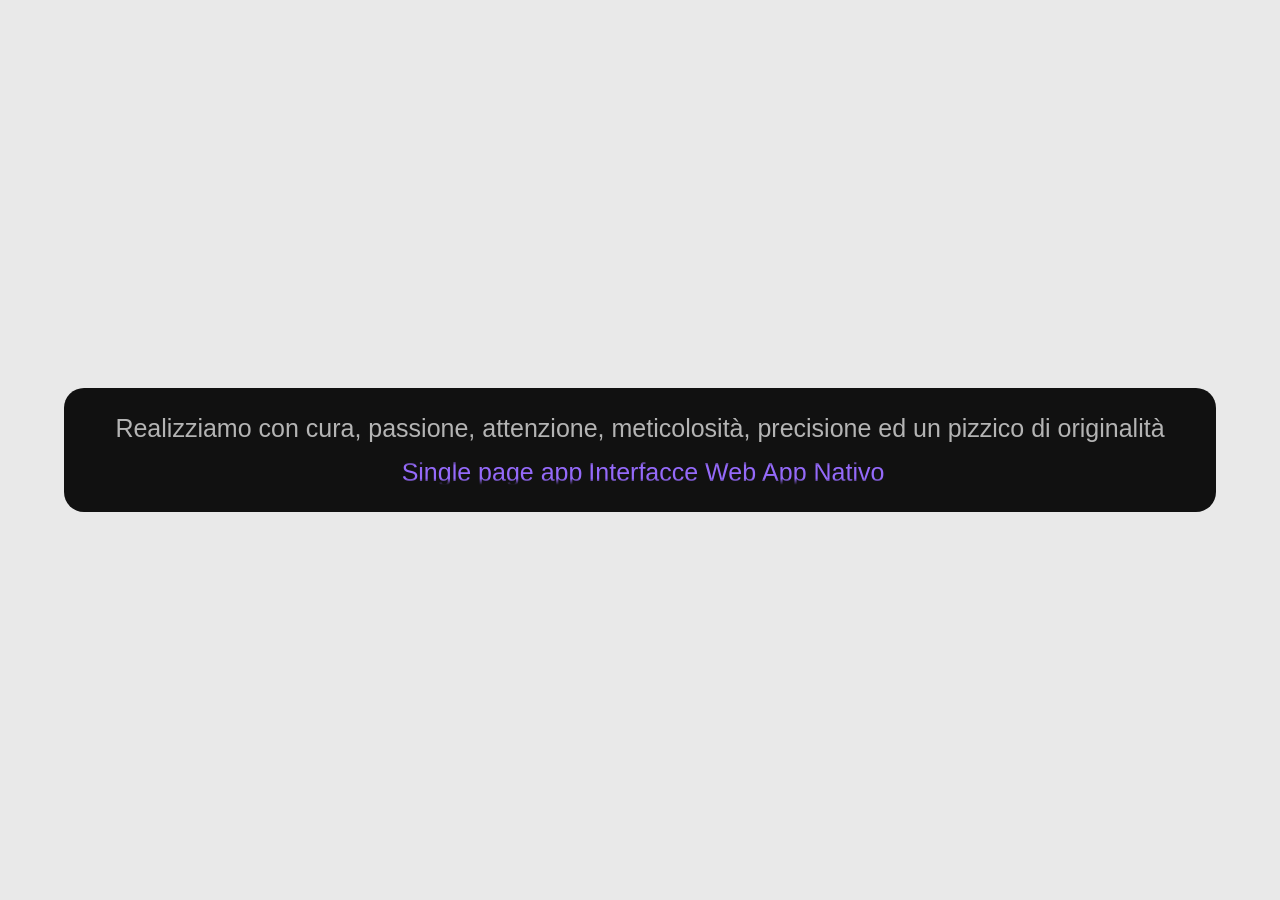
==== Post-itPage/index.html @ f086729e "First repo" ====
<!DOCTYPE html>
<html lang="es">
<head>
  <meta charset="UTF-8" />
  <meta name="viewport" content="width=device-width, initial-scale=1.0" />
  <title>Loader Text</title>
  <style>
    * {
      box-sizing: border-box;
      margin: 0;
      padding: 0;
    }

    body {
      min-height: 100vh;
      display: flex;
      justify-content: center;
      align-items: center;
      background: #e9e9e9;
      font-family: "Poppins", sans-serif;
    }

    .card {
      --bg-color: #111;
      background-color: var(--bg-color);
      padding: 1.5rem 2rem;
      border-radius: 1.25rem;
      display: flex;
      justify-content: center;
      align-items: center;
      width: fit-content;
      max-width: 90%;
    }

    .loader {
      display: flex;
      align-items: center;
      justify-content: center;
      gap: 12px;
      color: rgb(180, 180, 180);
      font-weight: 500;
      font-size: 25px;
      line-height: 1.3;
      flex-wrap: wrap;
      text-align: left;
    }

    .loader p {
      margin: 0;
    }

    .words {
      height: 32px;
      overflow: hidden;
      position: relative;
      display: flex;
      align-items: flex-start;
    }

    .words::after {
      content: "";
      position: absolute;
      inset: 0;
      background: linear-gradient(
        var(--bg-color) 10%,
        transparent 30%,
        transparent 70%,
        var(--bg-color) 90%
      );
      pointer-events: none;
    }

    .word {
      display: block;
      height: 32px;
      line-height: 32px;
      color: #956afa;
      padding-left: 6px;
      animation: spin 6s infinite;
    }

    @keyframes spin {
      0%, 15% {
        transform: translateY(0);
      }
      20%, 35% {
        transform: translateY(-32px);
      }
      40%, 55% {
        transform: translateY(-64px);
      }
      60%, 75% {
        transform: translateY(0);
      }
      100% {
        transform: translateY(0);
      }
    }

    @media (max-width: 768px) {
      .loader {
        font-size: 18px;
        text-align: center;
        flex-direction: column;
      }

      .words {
        height: 28px;
      }

      .word {
        height: 28px;
        line-height: 28px;
        padding-left: 0;
      }
    }
  </style>
</head>
<body>
  <div class="card">
    <div class="loader">
      <p>
        Realizziamo con cura, passione, attenzione, meticolosità,
        precisione ed un pizzico di originalità
      </p>

      <div class="words">
        <span class="word">Single page app</span>
        <span class="word">Interfacce Web</span>
        <span class="word">App Nativo</span>
      </div>
    </div>
  </div>
</body>
</html>
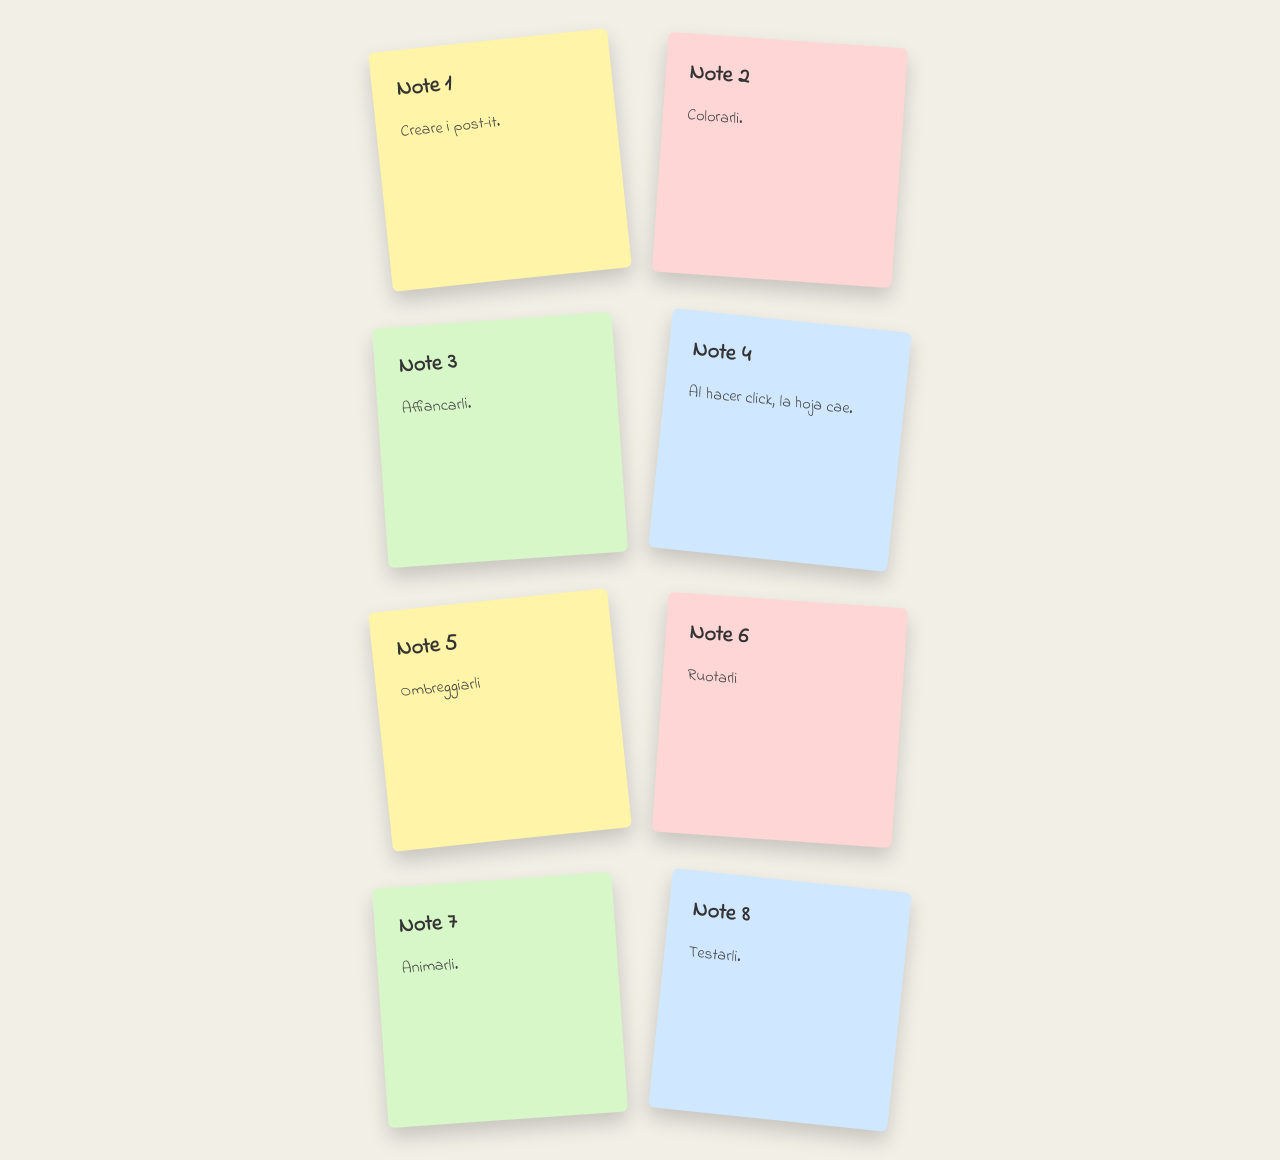
==== commit 42b72e90: "update" ====
--- a/Post-itPage/index.html
+++ b/Post-itPage/index.html
@@ -3,133 +3,79 @@
 <head>
   <meta charset="UTF-8" />
   <meta name="viewport" content="width=device-width, initial-scale=1.0" />
-  <title>Loader Text</title>
-  <style>
-    * {
-      box-sizing: border-box;
-      margin: 0;
-      padding: 0;
-    }
-
-    body {
-      min-height: 100vh;
-      display: flex;
-      justify-content: center;
-      align-items: center;
-      background: #e9e9e9;
-      font-family: "Poppins", sans-serif;
-    }
-
-    .card {
-      --bg-color: #111;
-      background-color: var(--bg-color);
-      padding: 1.5rem 2rem;
-      border-radius: 1.25rem;
-      display: flex;
-      justify-content: center;
-      align-items: center;
-      width: fit-content;
-      max-width: 90%;
-    }
-
-    .loader {
-      display: flex;
-      align-items: center;
-      justify-content: center;
-      gap: 12px;
-      color: rgb(180, 180, 180);
-      font-weight: 500;
-      font-size: 25px;
-      line-height: 1.3;
-      flex-wrap: wrap;
-      text-align: left;
-    }
-
-    .loader p {
-      margin: 0;
-    }
-
-    .words {
-      height: 32px;
-      overflow: hidden;
-      position: relative;
-      display: flex;
-      align-items: flex-start;
-    }
-
-    .words::after {
-      content: "";
-      position: absolute;
-      inset: 0;
-      background: linear-gradient(
-        var(--bg-color) 10%,
-        transparent 30%,
-        transparent 70%,
-        var(--bg-color) 90%
-      );
-      pointer-events: none;
-    }
-
-    .word {
-      display: block;
-      height: 32px;
-      line-height: 32px;
-      color: #956afa;
-      padding-left: 6px;
-      animation: spin 6s infinite;
-    }
-
-    @keyframes spin {
-      0%, 15% {
-        transform: translateY(0);
-      }
-      20%, 35% {
-        transform: translateY(-32px);
-      }
-      40%, 55% {
-        transform: translateY(-64px);
-      }
-      60%, 75% {
-        transform: translateY(0);
-      }
-      100% {
-        transform: translateY(0);
-      }
-    }
-
-    @media (max-width: 768px) {
-      .loader {
-        font-size: 18px;
-        text-align: center;
-        flex-direction: column;
-      }
-
-      .words {
-        height: 28px;
-      }
-
-      .word {
-        height: 28px;
-        line-height: 28px;
-        padding-left: 0;
-      }
-    }
-  </style>
+  <link rel="preconnect" href="https://fonts.gstatic.com">
+  <link href="https://fonts.googleapis.com/css2?family=Indie+Flower&display=swap" rel="stylesheet">
+  <link rel="stylesheet" href="styles.css" />
+  <title>Post-it Animados</title>
 </head>
 <body>
-  <div class="card">
-    <div class="loader">
-      <p>
-        Realizziamo con cura, passione, attenzione, meticolosità,
-        precisione ed un pizzico di originalità
-      </p>
+  <main class="page">
+    <section class="postit-area">
+      <div class="postit postit-1">
+        <div class="postit-corner"></div>
+        <h2 class="postit-title">Note 1</h2>
+        <p class="postit-text">Creare i post-it.</p>
+      </div>
 
-      <div class="words">
-        <span class="word">Single page app</span>
-        <span class="word">Interfacce Web</span>
-        <span class="word">App Nativo</span>
+      <div class="postit postit-2">
+        <div class="postit-corner"></div>
+        <h2 class="postit-title">Note 2</h2>
+        <p class="postit-text">Colorarli.</p>
       </div>
-    </div>
-  </div>
+
+      <div class="postit postit-3">
+        <div class="postit-corner"></div>
+        <h2 class="postit-title">Note 3</h2>
+        <p class="postit-text">Affiancarli.</p>
+      </div>
+
+      <div class="postit postit-4">
+        <div class="postit-corner"></div>
+        <h2 class="postit-title">Note 4</h2>
+        <p class="postit-text">Al hacer click, la hoja cae.</p>
+      </div>
+      <div class="postit postit-1">
+        <div class="postit-corner"></div>
+        <h2 class="postit-title">Note 5</h2>
+        <p class="postit-text">Ombreggiarli</p>
+      </div>
+
+      <div class="postit postit-2">
+        <div class="postit-corner"></div>
+        <h2 class="postit-title">Note 6</h2>
+        <p class="postit-text">Ruotarli</p>
+      </div>
+
+      <div class="postit postit-3">
+        <div class="postit-corner"></div>
+        <h2 class="postit-title">Note 7</h2>
+        <p class="postit-text">Animarli.</p>
+      </div>
+
+      <div class="postit postit-4">
+        <div class="postit-corner"></div>
+        <h2 class="postit-title">Note 8</h2>
+        <p class="postit-text">Testarli.</p>
+      </div>
+    </section>
+  </main>
+
+  <script>
+    const postits = document.querySelectorAll(".postit");
+
+    postits.forEach((postit) => {
+      postit.addEventListener("click", () => {
+        postit.classList.add("is-falling");
+
+        postit.addEventListener(
+          "animationend",
+          () => {
+            postit.classList.remove("is-falling");
+          },
+          { once: true }
+        );
+      });
+    });
+  </script>
 </body>
 </html>
--- a/Post-itPage/styles.css
+++ b/Post-itPage/styles.css
@@ -0,0 +1,150 @@
+
+* {
+  margin: 0;
+  padding: 0;
+  box-sizing: border-box;
+}
+
+
+body {
+  min-height: 100vh;
+  font-family: "Indie Flower", cursive, Arial, sans-serif;
+  background: #f2efe7;
+  display: flex;
+  justify-content: center;
+  align-items: center;
+  overflow-x: hidden;
+}
+
+
+.page {
+  width: 100%;
+  max-width: 1200px;
+  padding: 40px 20px;
+}
+
+.postit-area {
+  display: grid;
+  grid-template-columns: repeat(2, 240px);
+  gap: 40px;
+  justify-content: center;
+  align-items: center;
+}
+
+
+.postit {
+  position: relative;
+  width: 240px;
+  height: 240px;
+  padding: 24px;
+  background: #fff4a8;
+  box-shadow: 0 10px 20px rgba(0, 0, 0, 0.18);
+  border-radius: 6px;
+  cursor: pointer;
+  transform-origin: center;
+  transition: transform 0.3s ease, box-shadow 0.3s ease;
+  overflow: hidden;
+}
+
+/* VARIACIONES DE COLOR */
+.postit-1 {
+  background: #fff4a8;
+  transform: rotate(-6deg);
+}
+
+.postit-2 {
+  background: #ffd6d6;
+  transform: rotate(4deg);
+}
+
+.postit-3 {
+  background: #d7f7c8;
+  transform: rotate(-4deg);
+}
+
+.postit-4 {
+  background: #cfe8ff;
+  transform: rotate(6deg);
+}
+
+/* TITULO Y TEXTO */
+.postit-title {
+  font-size: 22px;
+  margin-bottom: 14px;
+  color: #333333;
+}
+
+.postit-text {
+  font-size: 16px;
+  line-height: 1.5;
+  color: #444444;
+}
+
+/* ESQUINA DOBLADA */
+.postit-corner {
+  position: absolute;
+  top: 0;
+  right: 0;
+  width: 0;
+  height: 0;
+  border-top: 0 solid rgba(255, 255, 255, 0.9);
+  border-left: 0 solid transparent;
+  transition: all 0.35s ease;
+  filter: drop-shadow(-2px 2px 2px rgba(0, 0, 0, 0.12));
+}
+
+/* HOVER: LEVANTAR ESQUINA */
+.postit:hover {
+  transform: scale(1.03) rotate(0deg);
+  box-shadow: 0 16px 28px rgba(0, 0, 0, 0.22);
+}
+
+.postit:hover .postit-corner {
+  border-top: 50px solid rgba(255, 255, 255, 0.95);
+  border-left: 50px solid transparent;
+}
+
+/* ANIMACION DE CAIDA */
+.is-falling {
+  animation: fallDown 0.9s ease-in forwards;
+}
+
+@keyframes fallDown {
+  0% {
+    transform: translateY(0) rotate(0deg);
+    opacity: 1;
+  }
+
+  20% {
+    transform: translateY(10px) rotate(4deg);
+    opacity: 1;
+  }
+
+  50% {
+    transform: translateY(120px) rotate(12deg);
+    opacity: 0.9;
+  }
+
+  80% {
+    transform: translateY(320px) rotate(24deg);
+    opacity: 0.6;
+  }
+
+  100% {
+    transform: translateY(520px) rotate(35deg);
+    opacity: 0;
+  }
+}
+
+/* RESPONSIVE */
+@media (max-width: 640px) {
+  .postit-area {
+    grid-template-columns: 1fr;
+  }
+
+  .postit {
+    width: 100%;
+    max-width: 280px;
+    margin: 0 auto;
+  }
+}
